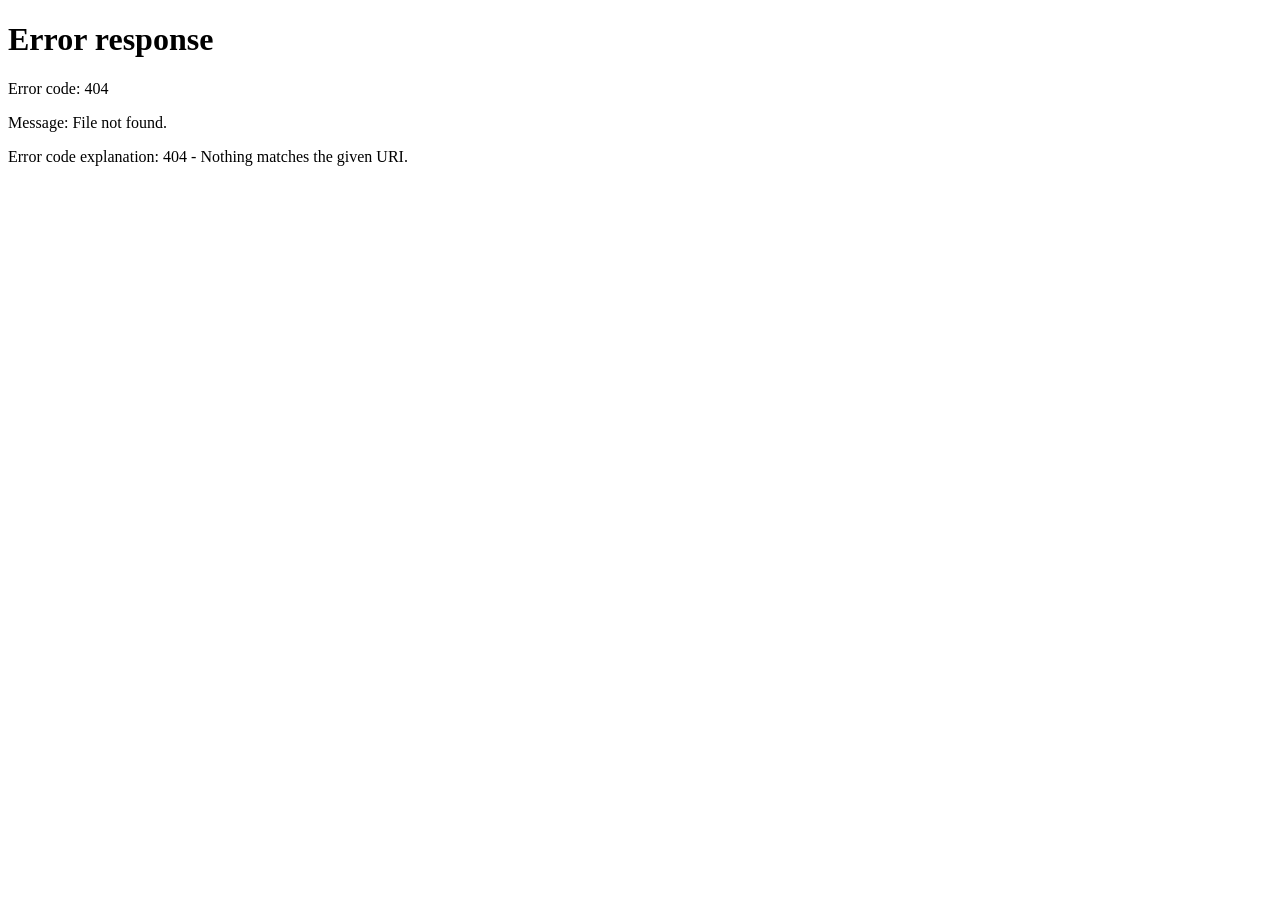
==== 08_Instant_Browser_App_NoServer/index.html @ 8b0769f7 "Intial commit" ====
<!DOCTYPE html>
<html lang="en">
<head>
    <meta charset="UTF-8">
    <meta http-equiv="refresh" content="0; url=frontend/login.html">
    <title>ExpenseTracker — Redirecting...</title>
</head>
<body>
    <p>Opening ExpenseTracker... If not redirected, <a href="frontend/login.html">click here to open the application</a>.</p>
</body>
</html>
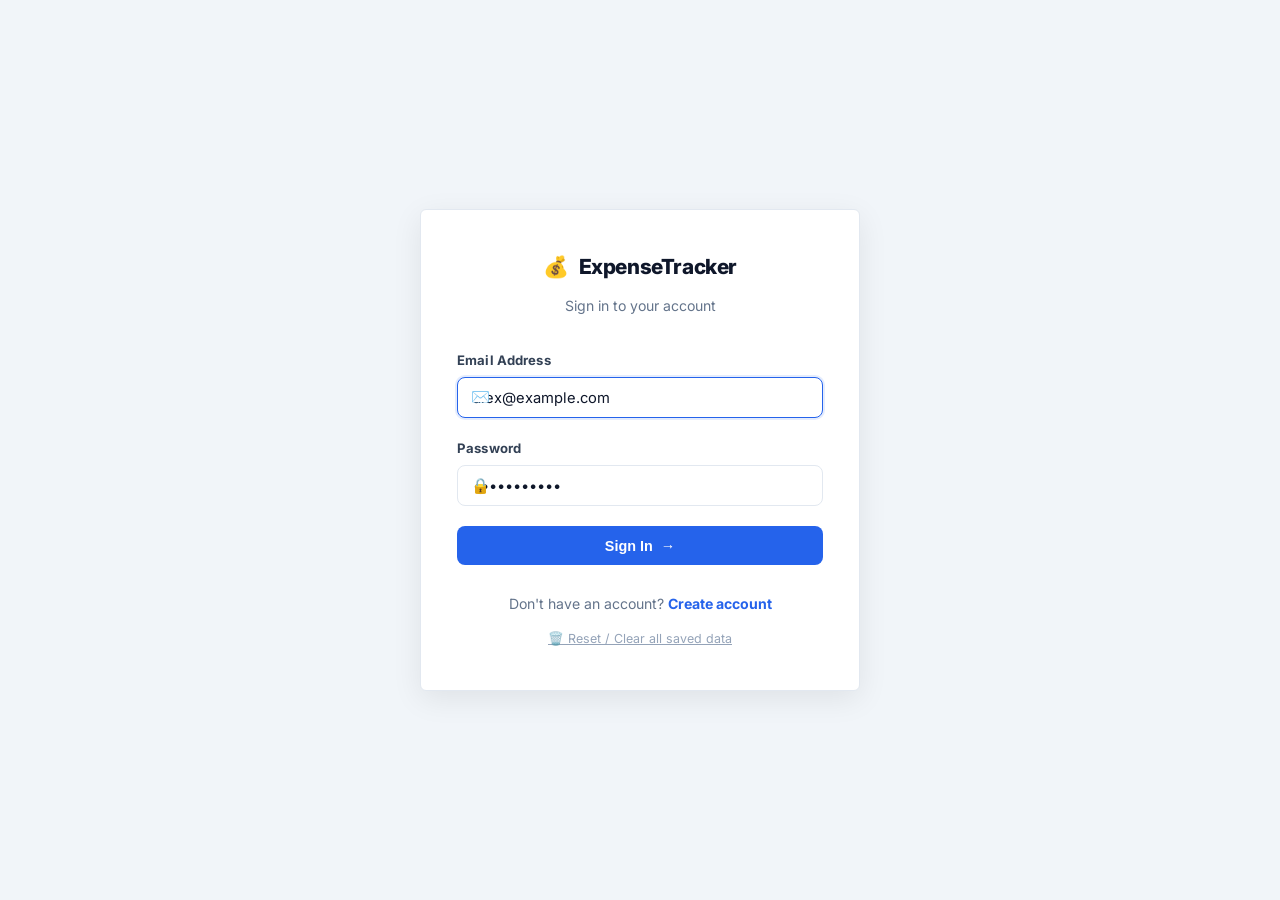
==== commit 5cec4df2: "Fix index.html redirect path" ====
--- a/08_Instant_Browser_App_NoServer/index.html
+++ b/08_Instant_Browser_App_NoServer/index.html
@@ -2,10 +2,10 @@
 <html lang="en">
 <head>
     <meta charset="UTF-8">
-    <meta http-equiv="refresh" content="0; url=frontend/login.html">
+    <meta http-equiv="refresh" content="0; url=login.html">
     <title>ExpenseTracker — Redirecting...</title>
 </head>
 <body>
-    <p>Opening ExpenseTracker... If not redirected, <a href="frontend/login.html">click here to open the application</a>.</p>
+    <p>Opening ExpenseTracker... If not redirected, <a href="login.html">click here to open the application</a>.</p>
 </body>
 </html>
